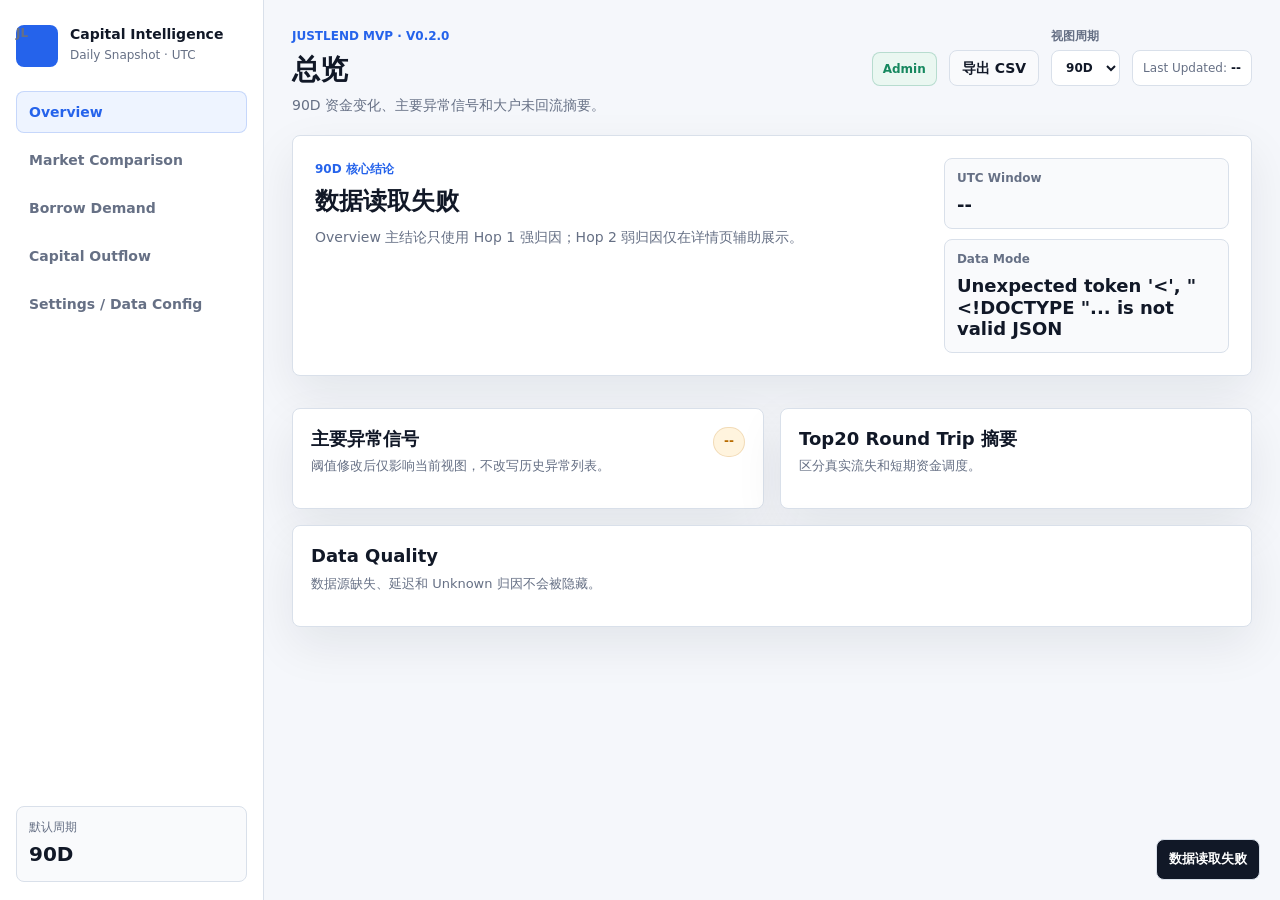
==== iterations/v0.2.0/live-dashboard/index.html @ e1d19495 "Add JustLend capital intelligence dashboard v0.2.0" ====
<!doctype html>
<html lang="zh-CN">
<head>
  <meta charset="utf-8" />
  <meta name="viewport" content="width=device-width, initial-scale=1" />
  <title>JustLend Capital Intelligence Dashboard</title>
  <link rel="stylesheet" href="./styles.css" />
</head>
<body>
  <div class="app-shell">
    <aside class="sidebar" aria-label="主导航">
      <div class="brand">
        <span class="brand-mark">JL</span>
        <div>
          <strong>Capital Intelligence</strong>
          <span>Daily Snapshot · UTC</span>
        </div>
      </div>
      <nav class="nav">
        <button class="nav-item active" data-page="overview" type="button">Overview</button>
        <button class="nav-item" data-page="market" type="button">Market Comparison</button>
        <button class="nav-item" data-page="borrow" type="button">Borrow Demand</button>
        <button class="nav-item" data-page="outflow" type="button">Capital Outflow</button>
        <button class="nav-item" data-page="settings" type="button">Settings / Data Config</button>
      </nav>
      <div class="sidebar-note">
        <span>默认周期</span>
        <strong id="sidebarPeriod">90D</strong>
      </div>
    </aside>

    <main class="content">
      <header class="topbar">
        <div>
          <div class="eyebrow">JUSTLEND MVP · V0.2.0</div>
          <h1 id="pageTitle">总览</h1>
          <p id="pageSubtitle">90D 资金变化、主要异常信号和大户未回流摘要。</p>
        </div>
        <div class="topbar-meta">
          <span class="role-badge admin" id="roleBadge">Admin</span>
          <button class="btn secondary" id="csvExportBtn" type="button">导出 CSV</button>
          <label class="select-label">
            视图周期
            <select id="periodSelect">
              <option value="90d" selected>90D</option>
              <option value="30d">30D</option>
              <option value="7d">7D</option>
            </select>
          </label>
          <span class="last-updated">Last Updated: <strong id="lastUpdated">--</strong></span>
        </div>
      </header>

      <section id="overviewPage" class="page-section active">
        <section class="hero-panel">
          <div>
            <span class="section-kicker" id="overviewKicker">90D 核心结论</span>
            <h2 id="headline">加载中</h2>
            <p>Overview 主结论只使用 Hop 1 强归因；Hop 2 弱归因仅在详情页辅助展示。</p>
          </div>
          <div class="hero-metrics">
            <div><span>UTC Window</span><strong id="windowText">--</strong></div>
            <div><span>Data Mode</span><strong id="dataMode">--</strong></div>
          </div>
        </section>

        <section class="metric-grid" id="overviewKpis"></section>

        <section class="content-grid two">
          <article class="panel">
            <div class="panel-head">
              <div>
                <h2>主要异常信号</h2>
                <p>阈值修改后仅影响当前视图，不改写历史异常列表。</p>
              </div>
              <span class="pill amber" id="signalCount">--</span>
            </div>
            <div id="signalsList" class="signal-list"></div>
          </article>

          <article class="panel">
            <div class="panel-head">
              <div>
                <h2>Top20 Round Trip 摘要</h2>
                <p>区分真实流失和短期资金调度。</p>
              </div>
            </div>
            <div id="roundTripSummary" class="summary-stack"></div>
          </article>
        </section>

        <section class="panel">
          <div class="panel-head">
            <div>
              <h2>Data Quality</h2>
              <p>数据源缺失、延迟和 Unknown 归因不会被隐藏。</p>
            </div>
          </div>
          <div id="dataQuality" class="quality-grid"></div>
        </section>
      </section>

      <section id="marketPage" class="page-section">
        <section class="content-grid two">
          <article class="panel">
            <div class="panel-head">
              <div>
                <h2>JustLend vs 竞品 TVL 中位数</h2>
                <p>一期不做 Market Share，避免跨链体量分母误导。</p>
              </div>
            </div>
            <div id="marketSummary" class="comparison-block"></div>
          </article>
          <article class="panel">
            <div class="panel-head">
              <div>
                <h2>TVL 趋势</h2>
                <p>竞品中位数使用指数化展示，Borrow 中位数缺失时标 TODO。</p>
              </div>
            </div>
            <div id="trendChart" class="trend-chart" aria-label="TVL 趋势图"></div>
          </article>
        </section>
        <section class="panel">
          <div class="panel-head">
            <h2>竞品明细</h2>
            <span class="pill muted">DeFiLlama TVL</span>
          </div>
          <div class="table-wrap">
            <table>
              <thead>
                <tr>
                  <th>协议</th>
                  <th>TVL Change USD</th>
                  <th id="competitorChangeHead">90D TVL Change</th>
                  <th>Borrow</th>
                  <th>Borrow Status</th>
                </tr>
              </thead>
              <tbody id="competitorRows"></tbody>
            </table>
          </div>
        </section>
      </section>

      <section id="borrowPage" class="page-section">
        <section class="panel">
          <div class="panel-head">
            <div>
              <h2>借贷需求分析</h2>
              <p>Borrow 必须同时看 USD 本位和币本位，避免把价格波动误判为需求下降。</p>
            </div>
            <span class="pill muted">USDT / USDD / TRX / sTRX / BTC / ETHB / ETH</span>
          </div>
          <div class="table-wrap">
            <table>
              <thead>
                <tr>
                  <th>资产</th>
                  <th>Supply Change USD</th>
                  <th>Borrow Change USD</th>
                  <th>Borrow Amount Change</th>
                  <th>Borrow USD Change</th>
                  <th>Price Change</th>
                  <th>Utilization</th>
                  <th>Borrow APY</th>
                  <th>Supply APY</th>
                  <th>资产信号</th>
                </tr>
              </thead>
              <tbody id="borrowRows"></tbody>
            </table>
          </div>
        </section>
      </section>

      <section id="outflowPage" class="page-section">
        <section class="outflow-summary" id="outflowSummary"></section>
        <div class="tabs" role="tablist" aria-label="Capital Outflow tabs">
          <button class="tab active" data-tab="current" type="button">Top20 Current</button>
          <button class="tab" data-tab="lost" type="button">Top20 Lost</button>
          <button class="tab" data-tab="roundtrip" type="button">Round Trip Detail</button>
          <button class="tab" data-tab="destinations" type="button">Destination Ranking</button>
          <button class="tab" data-tab="attribution" type="button">Attribution Detail</button>
        </div>
        <section class="panel">
          <div class="panel-head">
            <div>
              <h2 id="outflowTitle">Top20 Current</h2>
              <p id="outflowCopy">排除内部地址后，按当日 supply_usd 排名。</p>
            </div>
          </div>
          <div class="table-wrap">
            <table>
              <thead id="outflowHead"></thead>
              <tbody id="outflowRows"></tbody>
            </table>
          </div>
        </section>
      </section>

      <section id="settingsPage" class="page-section">
        <div class="tabs settings-tabs" role="tablist" aria-label="Settings tabs">
          <button class="tab settings-tab active" data-settings-tab="thresholds" type="button">Thresholds</button>
          <button class="tab settings-tab" data-settings-tab="internal" type="button">Internal Address</button>
          <button class="tab settings-tab" data-settings-tab="assets" type="button">Asset Scope</button>
          <button class="tab settings-tab" data-settings-tab="sources" type="button">Data Sources</button>
          <button class="tab settings-tab" data-settings-tab="attribution" type="button">Attribution Rules</button>
        </div>

        <section class="settings-panel active" data-settings-panel="thresholds">
          <article class="panel">
            <div class="panel-head">
              <div>
                <h2>Thresholds</h2>
                <p>修改后当前视图立即重算；必须填写修改原因。</p>
              </div>
              <span class="pill green" id="thresholdRolePill">Admin</span>
            </div>
            <div class="permission-note" id="permissionNote">当前角色可调整阈值，修改写入 SQLite，并立即影响当前视图。</div>
            <div id="thresholdRows" class="threshold-list"></div>
            <div class="section-subhead">
              <h3>Threshold Change Log</h3>
            </div>
            <div id="thresholdChangeLogRows" class="change-log"></div>
          </article>
        </section>

        <section class="settings-panel" data-settings-panel="sources">
          <article class="panel">
            <div class="panel-head">
              <div>
                <h2>Data Sources</h2>
                <p>生产模式读取 SQLite Daily Snapshot；JSON export 可作为一期生产输入。</p>
              </div>
            </div>
            <div id="dataSourceRows" class="summary-stack"></div>
          </article>
        </section>

        <section class="settings-panel" data-settings-panel="assets">
          <article class="panel">
            <div class="panel-head">
              <div>
                <h2>Asset Scope</h2>
                <p>一期固定分析 USDT / USDD / TRX / sTRX / BTC / ETHB / ETH。</p>
              </div>
              <span class="pill muted">Read Only</span>
            </div>
            <div id="assetScopeRows" class="config-grid"></div>
          </article>
        </section>

        <section class="settings-panel" data-settings-panel="attribution">
          <article class="panel">
            <div class="panel-head">
              <div>
                <h2>Attribution Rules</h2>
                <p>一期最多 2 跳；Overview 只使用 Hop 1 强归因。</p>
              </div>
              <span class="pill muted">Read Only</span>
            </div>
            <div id="attributionRulesRows" class="config-grid"></div>
          </article>
        </section>

        <section class="settings-panel" data-settings-panel="internal">
        <article class="panel">
          <div class="panel-head">
            <div>
              <h2>Internal Address</h2>
              <p>支持单条维护和批量导入；修改原因必填，写入 SQLite 后当前视图生效。</p>
            </div>
            <span class="pill green">SQLite Config</span>
          </div>
          <div class="settings-forms">
            <form id="internalAddressForm" class="config-form">
              <h3>单条新增</h3>
              <label>
                地址
                <input id="internalAddressInput" type="text" placeholder="T..." />
              </label>
              <label>
                标签
                <input id="internalLabelInput" type="text" placeholder="team / treasury / ops / contract" value="internal" />
              </label>
              <label>
                修改原因
                <input id="internalReasonInput" type="text" placeholder="必填" />
              </label>
              <label class="checkbox-line">
                <input id="internalExcludeInput" type="checkbox" checked />
                排除 Top20 / Flow / Alert
              </label>
              <button class="btn primary" type="submit">新增内部地址</button>
            </form>
            <form id="internalImportForm" class="config-form">
              <h3>批量导入</h3>
              <label>
                地址列表
                <textarea id="internalImportText" rows="5" placeholder="每行一个：address,label,reason"></textarea>
              </label>
              <label>
                导入原因
                <input id="internalImportReason" type="text" placeholder="必填" />
              </label>
              <button class="btn secondary" type="submit">批量导入</button>
            </form>
          </div>
          <div class="table-wrap">
            <table>
              <thead>
                <tr>
                  <th>地址</th>
                  <th>标签</th>
                  <th>排除 Top20</th>
                  <th>排除 Flow</th>
                  <th>排除 Alert</th>
                  <th>原因</th>
                  <th>操作</th>
                </tr>
              </thead>
              <tbody id="internalAddressRows"></tbody>
            </table>
          </div>
          <div class="section-subhead">
            <h3>Internal Address Change Log</h3>
          </div>
          <div id="internalAddressLogRows" class="change-log"></div>
        </article>
        </section>
      </section>
    </main>
  </div>

  <div class="toast" id="toast">已更新当前视图</div>
  <script src="./app.js"></script>
</body>
</html>
---- iterations/v0.2.0/live-dashboard/styles.css ----
:root {
  --bg: #f5f7fb;
  --surface: #ffffff;
  --surface-soft: #f9fafc;
  --text: #111827;
  --muted: #667085;
  --border: #d9e0ea;
  --blue: #2563eb;
  --blue-soft: #eef4ff;
  --green: #16885f;
  --green-soft: #eaf7f1;
  --amber: #b86b00;
  --amber-soft: #fff4de;
  --red: #c9374c;
  --red-soft: #fff0f3;
  --shadow: 0 18px 48px rgba(17, 24, 39, 0.08);
  --font-xs: 12px;
  --font-sm: 13px;
  --font-md: 14px;
  --font-lg: 18px;
  --font-xl: 22px;
  --font-2xl: 24px;
  --font-page-title: 28px;
  --font-chart-label: 11px;
  --font-icon: 10px;
  --line-tight: 1.2;
  --line-normal: 1.45;
  --line-relaxed: 1.55;
}

* { box-sizing: border-box; }

body {
  margin: 0;
  color: var(--text);
  background: var(--bg);
  font-family: Inter, ui-sans-serif, system-ui, -apple-system, BlinkMacSystemFont, "Segoe UI", sans-serif;
  font-size: var(--font-md);
  line-height: var(--line-normal);
}

button, input, select, textarea { font: inherit; }
button { cursor: pointer; }
button:disabled,
input:disabled,
textarea:disabled {
  cursor: not-allowed;
  opacity: 0.62;
}
h1, h2, h3, p { margin-top: 0; letter-spacing: 0; }
h1 { margin-bottom: 8px; font-size: var(--font-page-title); line-height: var(--line-tight); }
h2 { margin-bottom: 0; font-size: var(--font-lg); line-height: 1.3; }
p { margin-bottom: 0; color: var(--muted); line-height: var(--line-relaxed); }

.app-shell {
  display: grid;
  grid-template-columns: 264px minmax(0, 1fr);
  min-height: 100vh;
}

.sidebar {
  position: sticky;
  top: 0;
  height: 100vh;
  padding: 22px 16px;
  border-right: 1px solid var(--border);
  background: var(--surface);
}

.brand {
  display: flex;
  align-items: center;
  gap: 12px;
  margin-bottom: 24px;
}

.brand-mark {
  display: inline-flex;
  align-items: center;
  justify-content: center;
  width: 42px;
  height: 42px;
  border-radius: 8px;
  background: var(--blue);
  color: #fff;
  font-weight: 900;
}

.brand strong,
.brand span {
  display: block;
}

.brand span {
  margin-top: 3px;
  color: var(--muted);
  font-size: var(--font-xs);
}

.nav {
  display: grid;
  gap: 6px;
}

.nav-item {
  width: 100%;
  min-height: 42px;
  padding: 0 12px;
  border: 1px solid transparent;
  border-radius: 8px;
  background: transparent;
  color: var(--muted);
  text-align: left;
  font-weight: 800;
}

.nav-item.active {
  background: var(--blue-soft);
  color: var(--blue);
  border-color: rgba(37, 99, 235, 0.2);
}

.sidebar-note {
  position: absolute;
  left: 16px;
  right: 16px;
  bottom: 18px;
  padding: 12px;
  border: 1px solid var(--border);
  border-radius: 8px;
  background: var(--surface-soft);
}

.sidebar-note span,
.sidebar-note strong {
  display: block;
}

.sidebar-note span {
  color: var(--muted);
  font-size: var(--font-xs);
}

.role-badge {
  display: inline-flex;
  align-items: center;
  min-height: 34px;
  padding: 0 10px;
  border: 1px solid var(--border);
  border-radius: 8px;
  background: var(--surface-soft);
  color: var(--muted);
  font-size: var(--font-xs);
  font-weight: 900;
}

.role-badge.admin {
  border-color: rgba(22, 136, 95, 0.24);
  background: var(--green-soft);
  color: var(--green);
}

.role-badge.readonly {
  border-color: var(--border);
  background: var(--surface-soft);
  color: var(--muted);
}

.sidebar-note strong {
  margin-top: 4px;
  font-size: 20px;
}

.content {
  min-width: 0;
  padding: 28px;
}

.topbar {
  display: flex;
  justify-content: space-between;
  align-items: flex-start;
  gap: 18px;
  margin-bottom: 18px;
}

.eyebrow {
  color: var(--blue);
  font-size: var(--font-xs);
  font-weight: 900;
  margin-bottom: 8px;
}

.topbar-meta {
  display: flex;
  align-items: flex-end;
  gap: 12px;
}

.select-label {
  display: grid;
  gap: 5px;
  color: var(--muted);
  font-size: var(--font-xs);
  font-weight: 800;
}

select,
input,
textarea {
  border: 1px solid var(--border);
  border-radius: 8px;
  background: var(--surface);
  color: var(--text);
}

select { min-height: 36px; padding: 0 10px; }
textarea {
  width: 100%;
  min-height: 120px;
  padding: 9px;
  resize: vertical;
}

.btn {
  display: inline-flex;
  align-items: center;
  justify-content: center;
  min-height: 36px;
  padding: 0 12px;
  border: 1px solid var(--border);
  border-radius: 8px;
  background: var(--surface);
  color: var(--text);
  font-weight: 900;
}

.btn.primary {
  border-color: var(--blue);
  background: var(--blue);
  color: #fff;
}

.btn.secondary {
  background: var(--surface-soft);
}

.last-updated {
  display: inline-flex;
  align-items: center;
  gap: 4px;
  min-height: 36px;
  padding: 0 10px;
  border: 1px solid var(--border);
  border-radius: 8px;
  background: var(--surface);
  color: var(--muted);
  font-size: var(--font-xs);
  white-space: nowrap;
}

.last-updated strong {
  color: var(--text);
}

.page-section { display: none; }
.page-section.active { display: grid; gap: 16px; }

.hero-panel,
.panel,
.metric-card {
  border: 1px solid var(--border);
  border-radius: 8px;
  background: var(--surface);
  box-shadow: var(--shadow);
}

.hero-panel {
  display: grid;
  grid-template-columns: minmax(0, 1.5fr) minmax(260px, 0.7fr);
  gap: 18px;
  padding: 22px;
}

.section-kicker {
  display: inline-flex;
  margin-bottom: 8px;
  color: var(--blue);
  font-size: var(--font-xs);
  font-weight: 900;
}

.hero-panel h2 {
  margin-bottom: 10px;
  font-size: var(--font-2xl);
  line-height: 1.3;
}

.hero-metrics {
  display: grid;
  gap: 10px;
}

.hero-metrics div,
.summary-item,
.comparison-item {
  position: relative;
  padding: 12px;
  border: 1px solid var(--border);
  border-radius: 8px;
  background: var(--surface-soft);
}

.comparison-item {
  display: grid;
  grid-template-rows: auto auto minmax(36px, 1fr);
  align-content: start;
  min-height: 132px;
}

.comparison-item strong {
  display: block;
  margin-top: 9px;
  min-height: 26px;
  font-size: var(--font-xl);
  line-height: var(--line-tight);
}

.comparison-item p {
  margin: 8px 0 0;
  font-size: var(--font-sm);
  line-height: var(--line-normal);
}

.hero-metrics > div > span,
.summary-item > span,
.comparison-item > .label-with-tip {
  display: block;
  color: var(--muted);
  font-size: var(--font-xs);
  font-weight: 800;
  line-height: var(--line-tight);
}

.label-with-tip {
  display: inline-flex !important;
  align-items: center;
  gap: 6px;
  width: 100%;
  overflow: visible;
}

.info-tip {
  position: relative;
  display: inline-flex;
  align-items: center;
  justify-content: center;
  flex: 0 0 auto;
  width: 16px;
  height: 16px;
  border: 1px solid var(--border);
  border-radius: 50%;
  background: var(--surface);
  color: var(--muted);
  font-size: var(--font-icon);
  font-weight: 900;
  line-height: 1;
  user-select: none;
}

.info-tip:hover {
  border-color: var(--blue);
  color: var(--blue);
}

.info-tip::after {
  content: attr(data-tip);
  position: absolute;
  z-index: 30;
  top: 22px;
  left: 50%;
  display: none;
  width: min(320px, 70vw);
  padding: 10px 12px;
  border: 1px solid var(--border);
  border-radius: 8px;
  background: var(--surface);
  box-shadow: var(--shadow);
  color: var(--text);
  font-size: var(--font-xs);
  font-weight: 600;
  line-height: 1.5;
  text-align: left;
  transform: translateX(-50%);
  pointer-events: none;
}

.info-tip:hover::after {
  display: block;
}

.hero-metrics strong,
.summary-item strong {
  display: block;
  margin-top: 9px;
  font-size: var(--font-lg);
  line-height: var(--line-tight);
}

.metric-grid {
  display: grid;
  grid-template-columns: repeat(5, minmax(0, 1fr));
  gap: 12px;
}

.metric-card {
  min-width: 0;
  padding: 14px;
}

.metric-card > span {
  display: block;
  color: var(--muted);
  font-size: var(--font-xs);
  font-weight: 800;
  line-height: var(--line-tight);
}

.metric-card strong {
  display: block;
  margin-top: 8px;
  font-size: var(--font-xl);
  line-height: var(--line-tight);
}

.metric-card small {
  display: block;
  margin-top: 6px;
  color: var(--muted);
}

.outflow-summary {
  display: grid;
  grid-template-columns: repeat(7, minmax(0, 1fr));
  gap: 10px;
  margin-bottom: 14px;
}

.summary-tile {
  min-height: 104px;
  padding: 12px;
  border: 1px solid var(--border);
  border-radius: 8px;
  background: var(--surface);
}

.summary-tile > span,
.summary-tile > strong {
  display: block;
}

.summary-tile > span {
  color: var(--muted);
  font-size: var(--font-xs);
  font-weight: 900;
  line-height: var(--line-tight);
}

.summary-tile > strong {
  margin-top: 8px;
  font-size: var(--font-lg);
  line-height: var(--line-tight);
}

.summary-tile p {
  margin: 7px 0 0;
  font-size: var(--font-xs);
  line-height: var(--line-normal);
}

.summary-tile.amber {
  border-color: rgba(184, 107, 0, 0.28);
  background: var(--amber-soft);
}

.summary-tile.red {
  border-color: rgba(201, 55, 76, 0.25);
  background: var(--red-soft);
}

.content-grid {
  display: grid;
  gap: 16px;
}

.content-grid.two {
  grid-template-columns: minmax(0, 1fr) minmax(0, 1fr);
}

.panel {
  min-width: 0;
  padding: 18px;
}

.panel-head {
  display: flex;
  align-items: flex-start;
  justify-content: space-between;
  gap: 12px;
  margin-bottom: 14px;
}

.panel-head p {
  margin: 6px 0 0;
  font-size: var(--font-sm);
}

.pill {
  display: inline-flex;
  align-items: center;
  justify-content: center;
  min-height: 30px;
  padding: 5px 10px;
  border: 1px solid var(--border);
  border-radius: 999px;
  background: var(--surface-soft);
  color: var(--muted);
  font-size: var(--font-xs);
  font-weight: 900;
  white-space: nowrap;
}

.pill.red { color: var(--red); background: var(--red-soft); border-color: rgba(201, 55, 76, 0.18); }
.pill.amber { color: var(--amber); background: var(--amber-soft); border-color: rgba(184, 107, 0, 0.18); }
.pill.green { color: var(--green); background: var(--green-soft); border-color: rgba(22, 136, 95, 0.18); }
.pill.blue { color: var(--blue); background: var(--blue-soft); border-color: rgba(37, 99, 235, 0.18); }

.signal-list,
.summary-stack,
.threshold-list {
  display: grid;
  gap: 10px;
}

.signal-card {
  padding: 12px;
  border: 1px solid var(--border);
  border-left: 4px solid var(--amber);
  border-radius: 8px;
  background: var(--surface-soft);
}

.signal-card.high { border-left-color: var(--red); }
.signal-card.medium { border-left-color: var(--amber); }
.signal-card.info { border-left-color: var(--blue); }

.signal-card h3 {
  margin: 0 0 8px;
  font-size: 15px;
  line-height: 1.3;
}

.signal-card dl {
  display: grid;
  grid-template-columns: 72px minmax(0, 1fr);
  gap: 4px 10px;
  margin: 0;
  font-size: var(--font-sm);
  line-height: var(--line-normal);
}

.signal-card dt {
  color: var(--muted);
  font-weight: 800;
}

.signal-card dd {
  margin: 0;
}

.quality-grid {
  display: grid;
  grid-template-columns: repeat(5, minmax(0, 1fr));
  gap: 10px;
}

.quality-card {
  min-width: 0;
  padding: 12px;
  border: 1px solid var(--border);
  border-radius: 8px;
  background: var(--surface-soft);
}

.quality-card strong {
  display: block;
  margin-bottom: 6px;
}

.quality-card p {
  margin-bottom: 0;
  font-size: var(--font-xs);
}

.comparison-block {
  display: grid;
  grid-template-columns: repeat(3, minmax(0, 1fr));
  gap: 10px;
}

.trend-chart {
  min-height: 220px;
  padding-top: 12px;
}

.chart-legend {
  display: flex;
  flex-wrap: wrap;
  align-items: center;
  gap: 14px;
  margin-bottom: 10px;
  color: var(--muted);
  font-size: var(--font-xs);
  font-weight: 800;
}

.chart-legend span {
  display: inline-flex;
  align-items: center;
  gap: 6px;
}

.legend-dot {
  display: inline-block;
  width: 10px;
  height: 10px;
  border-radius: 50%;
}

.legend-dot.justlend { background: var(--blue); }
.legend-dot.median { background: #8da2bf; }

.trend-bars {
  display: grid;
  align-items: end;
  grid-template-columns: repeat(7, minmax(0, 1fr));
  gap: 8px;
}

.trend-bar {
  display: grid;
  align-items: end;
  gap: 4px;
  min-width: 0;
}

.bar-pair {
  display: grid;
  grid-template-columns: 1fr 1fr;
  align-items: end;
  gap: 4px;
  height: 170px;
}

.bar {
  min-height: 6px;
  border-radius: 5px 5px 0 0;
}

.bar.justlend { background: var(--blue); }
.bar.median { background: #8da2bf; }

.trend-label {
  color: var(--muted);
  font-size: var(--font-chart-label);
  text-align: center;
}

.table-wrap {
  overflow-x: auto;
  border: 1px solid var(--border);
  border-radius: 8px;
}

table {
  width: 100%;
  border-collapse: collapse;
  min-width: 760px;
  table-layout: fixed;
}

th,
td {
  height: 44px;
  padding: 8px 12px;
  border-bottom: 1px solid var(--border);
  text-align: left;
  vertical-align: middle;
  font-size: var(--font-sm);
  line-height: var(--line-tight);
}

th {
  color: var(--muted);
  background: var(--surface-soft);
  font-size: var(--font-xs);
  font-weight: 900;
}

tr:last-child td { border-bottom: 0; }

.cell-ellipsis {
  display: block;
  width: 100%;
  overflow: hidden;
  text-overflow: ellipsis;
  white-space: nowrap;
}

td .pill {
  max-width: 100%;
  min-height: 24px;
  padding: 3px 8px;
  overflow: hidden;
  text-overflow: ellipsis;
  vertical-align: middle;
}

table[data-outflow-table="lost"] th:nth-child(1),
table[data-outflow-table="lost"] td:nth-child(1) { width: 54px; }
table[data-outflow-table="lost"] th:nth-child(2),
table[data-outflow-table="lost"] td:nth-child(2) { width: 178px; }
table[data-outflow-table="lost"] th:nth-child(8),
table[data-outflow-table="lost"] td:nth-child(8) { width: 260px; }

table[data-outflow-table="roundtrip"] th:nth-child(4),
table[data-outflow-table="roundtrip"] td:nth-child(4),
table[data-outflow-table="roundtrip"] th:nth-child(5),
table[data-outflow-table="roundtrip"] td:nth-child(5),
table[data-outflow-table="attribution"] th:nth-child(4),
table[data-outflow-table="attribution"] td:nth-child(4) {
  width: 260px;
}

.address {
  font-family: ui-monospace, SFMono-Regular, Menlo, Monaco, Consolas, monospace;
}

.tabs {
  display: inline-flex;
  flex-wrap: wrap;
  gap: 5px;
  padding: 5px;
  border: 1px solid var(--border);
  border-radius: 8px;
  background: var(--surface);
}

.tab {
  min-height: 34px;
  padding: 0 12px;
  border: 1px solid transparent;
  border-radius: 7px;
  background: transparent;
  color: var(--muted);
  font-weight: 900;
}

.tab.active {
  background: var(--blue-soft);
  color: var(--blue);
  border-color: rgba(37, 99, 235, 0.18);
}

.settings-tabs {
  margin-bottom: 14px;
}

.settings-panel {
  display: none;
}

.settings-panel.active {
  display: block;
}

.threshold-row {
  display: grid;
  grid-template-columns: minmax(0, 1fr) 110px 110px;
  gap: 10px;
  align-items: end;
  padding: 12px;
  border: 1px solid var(--border);
  border-radius: 8px;
  background: var(--surface-soft);
}

.permission-note {
  margin-bottom: 12px;
  padding: 10px 12px;
  border: 1px solid var(--border);
  border-radius: 8px;
  background: var(--surface-soft);
  color: var(--muted);
  font-size: var(--font-xs);
  font-weight: 800;
}

.config-grid {
  display: grid;
  grid-template-columns: repeat(3, minmax(0, 1fr));
  gap: 10px;
}

.config-card {
  padding: 12px;
  border: 1px solid var(--border);
  border-radius: 8px;
  background: var(--surface-soft);
}

.config-card > span,
.config-card > strong {
  display: block;
}

.config-card > span {
  color: var(--muted);
  font-size: var(--font-xs);
  font-weight: 800;
  text-transform: uppercase;
}

.config-card > strong {
  margin-top: 6px;
  font-size: var(--font-lg);
  line-height: var(--line-tight);
}

.config-card p {
  margin: 8px 0 0;
  font-size: var(--font-xs);
  line-height: var(--line-normal);
}

.threshold-row label {
  display: grid;
  gap: 5px;
  color: var(--muted);
  font-size: var(--font-xs);
  font-weight: 800;
}

.threshold-row input {
  min-height: 36px;
  padding: 0 9px;
}

.settings-forms {
  display: grid;
  grid-template-columns: minmax(0, 1fr) minmax(0, 1fr);
  gap: 12px;
  margin-bottom: 14px;
}

.config-form {
  display: grid;
  gap: 10px;
  padding: 12px;
  border: 1px solid var(--border);
  border-radius: 8px;
  background: var(--surface-soft);
}

.config-form h3 {
  margin: 0;
  font-size: var(--font-md);
  line-height: 1.3;
}

.config-form label {
  display: grid;
  gap: 5px;
  color: var(--muted);
  font-size: var(--font-xs);
  font-weight: 800;
}

.config-form input[type="text"] {
  min-height: 36px;
  padding: 0 9px;
}

.checkbox-line {
  display: flex !important;
  grid-template-columns: none;
  align-items: center;
  gap: 8px !important;
  color: var(--text) !important;
}

.inline-edit {
  display: grid;
  gap: 6px;
}

.inline-edit input[type="text"] {
  min-height: 32px;
  padding: 0 8px;
}

.inline-edit .checkbox-line {
  font-size: var(--font-xs);
}

.section-subhead {
  margin: 16px 0 8px;
}

.section-subhead h3 {
  margin: 0;
}

.change-log {
  display: grid;
  gap: 8px;
}

.change-log-item {
  display: grid;
  grid-template-columns: 120px minmax(0, 1fr) 180px;
  gap: 10px;
  padding: 10px;
  border: 1px solid var(--border);
  border-radius: 8px;
  background: var(--surface-soft);
  font-size: var(--font-xs);
  line-height: var(--line-normal);
}

.change-log-item strong,
.change-log-item span {
  display: block;
}

.change-log-item span {
  color: var(--muted);
}

.threshold-title > strong,
.threshold-title > span {
  display: block;
}

.threshold-title > span {
  margin-top: 4px;
  color: var(--muted);
  font-size: var(--font-xs);
}

.toast {
  position: fixed;
  right: 20px;
  bottom: 20px;
  transform: translateY(12px);
  opacity: 0;
  pointer-events: none;
  padding: 10px 12px;
  border: 1px solid var(--border);
  border-radius: 8px;
  background: var(--text);
  color: #fff;
  font-size: var(--font-sm);
  font-weight: 800;
  transition: opacity 0.18s ease, transform 0.18s ease;
}

.toast.show {
  opacity: 1;
  transform: translateY(0);
}

.negative {
  color: var(--red);
  font-size: inherit;
  line-height: inherit;
}

.positive {
  color: var(--green);
  font-size: inherit;
  line-height: inherit;
}
.muted-text { color: var(--muted); }

@media (max-width: 1100px) {
  .app-shell { grid-template-columns: 1fr; }
  .sidebar {
    position: static;
    height: auto;
    border-right: 0;
    border-bottom: 1px solid var(--border);
  }
  .sidebar-note { position: static; margin-top: 16px; }
  .nav { grid-template-columns: repeat(2, minmax(0, 1fr)); }
  .hero-panel,
  .content-grid.two,
  .comparison-block,
  .outflow-summary { grid-template-columns: 1fr; }
  .metric-grid,
  .quality-grid { grid-template-columns: repeat(2, minmax(0, 1fr)); }
}

@media (max-width: 720px) {
  .content { padding: 18px; }
  .topbar,
  .topbar-meta { flex-direction: column; align-items: stretch; }
  .metric-grid,
  .quality-grid { grid-template-columns: 1fr; }
  .nav { grid-template-columns: 1fr; }
  .threshold-row { grid-template-columns: 1fr; }
  .config-grid { grid-template-columns: 1fr; }
  .settings-forms,
  .change-log-item { grid-template-columns: 1fr; }
}
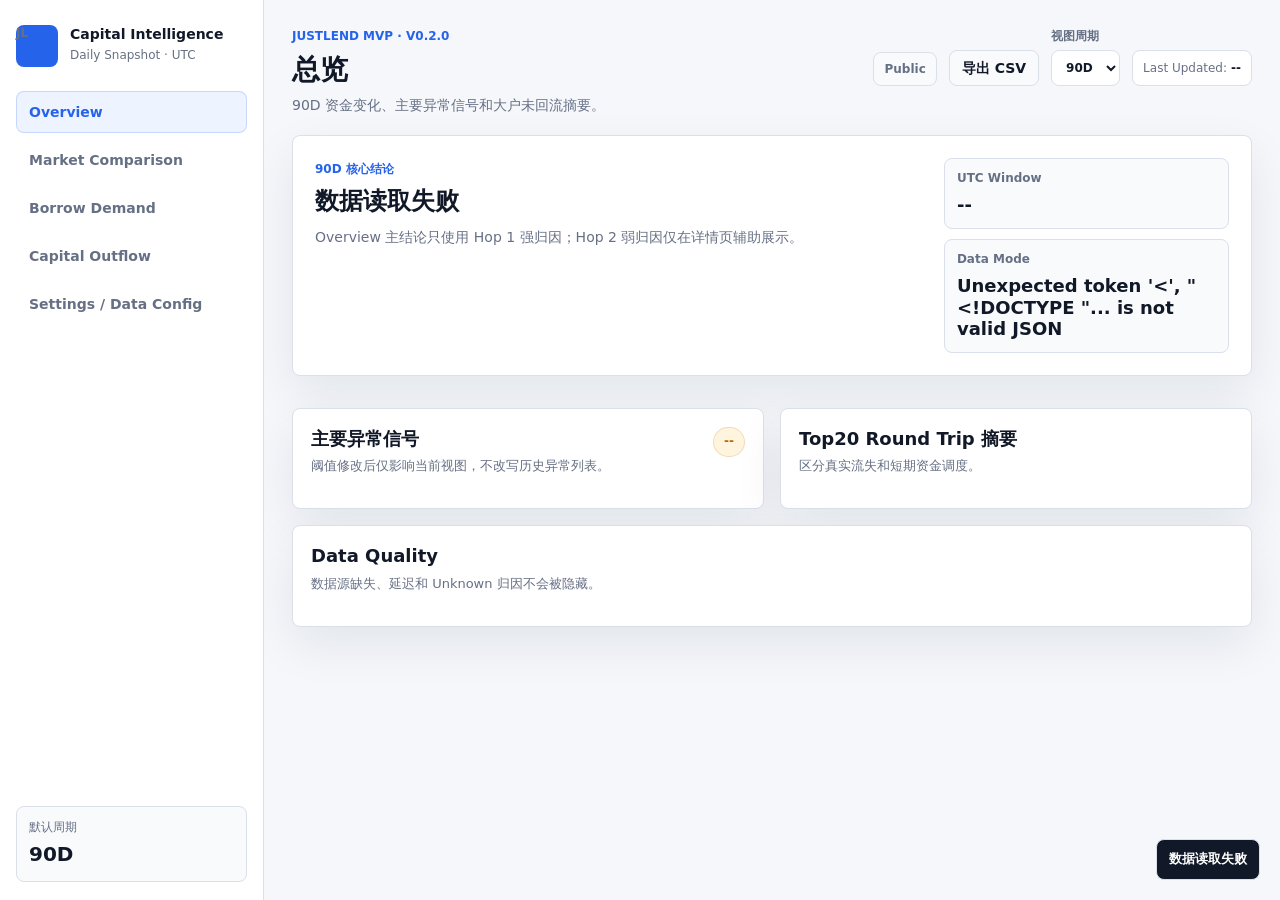
==== commit 5b72b6a7: "Add admin login for dashboard settings" ====
--- a/iterations/v0.2.0/live-dashboard/index.html
+++ b/iterations/v0.2.0/live-dashboard/index.html
@@ -37,7 +37,7 @@
           <p id="pageSubtitle">90D 资金变化、主要异常信号和大户未回流摘要。</p>
         </div>
         <div class="topbar-meta">
-          <span class="role-badge admin" id="roleBadge">Admin</span>
+          <span class="role-badge readonly" id="roleBadge">Public</span>
           <button class="btn secondary" id="csvExportBtn" type="button">导出 CSV</button>
           <label class="select-label">
             视图周期
@@ -333,6 +333,29 @@
     </main>
   </div>
 
+  <div class="auth-modal" id="authModal" hidden>
+    <form class="auth-card" id="authForm">
+      <div>
+        <span class="section-kicker">Admin Login</span>
+        <h2>进入数据与口径配置</h2>
+        <p>公开看板无需登录；修改阈值和内部地址前需要 admin 密码。</p>
+      </div>
+      <label>
+        账号
+        <input id="authUsername" type="text" autocomplete="username" value="admin" />
+      </label>
+      <label>
+        密码
+        <input id="authPassword" type="password" autocomplete="current-password" />
+      </label>
+      <div class="auth-actions">
+        <button class="btn secondary" id="authCancelBtn" type="button">取消</button>
+        <button class="btn primary" type="submit">登录</button>
+      </div>
+      <p class="auth-error" id="authError"></p>
+    </form>
+  </div>
+
   <div class="toast" id="toast">已更新当前视图</div>
   <script src="./app.js"></script>
 </body>
--- a/iterations/v0.2.0/live-dashboard/styles.css
+++ b/iterations/v0.2.0/live-dashboard/styles.css
@@ -166,6 +166,69 @@
   color: var(--muted);
 }
 
+.auth-modal {
+  position: fixed;
+  inset: 0;
+  z-index: 30;
+  display: grid;
+  place-items: center;
+  padding: 20px;
+  background: rgba(15, 23, 42, 0.34);
+}
+
+.auth-modal[hidden] {
+  display: none;
+}
+
+.auth-card {
+  display: grid;
+  gap: 14px;
+  width: min(420px, 100%);
+  padding: 20px;
+  border: 1px solid var(--border);
+  border-radius: 8px;
+  background: var(--surface);
+  box-shadow: var(--shadow);
+}
+
+.auth-card h2 {
+  margin: 4px 0 6px;
+  font-size: 20px;
+  line-height: var(--line-tight);
+}
+
+.auth-card p {
+  margin: 0;
+  color: var(--muted);
+  font-size: var(--font-sm);
+  line-height: var(--line-normal);
+}
+
+.auth-card label {
+  display: grid;
+  gap: 6px;
+  color: var(--muted);
+  font-size: var(--font-xs);
+  font-weight: 800;
+}
+
+.auth-card input {
+  min-height: 38px;
+  padding: 0 10px;
+}
+
+.auth-actions {
+  display: flex;
+  justify-content: flex-end;
+  gap: 8px;
+}
+
+.auth-error {
+  min-height: 18px;
+  color: var(--red);
+  font-weight: 800;
+}
+
 .sidebar-note strong {
   margin-top: 4px;
   font-size: 20px;
@@ -786,9 +849,10 @@
 
 .threshold-row {
   display: grid;
-  grid-template-columns: minmax(0, 1fr) 110px 110px;
+  grid-template-columns: minmax(220px, 1fr) minmax(96px, 120px) minmax(160px, 220px);
   gap: 10px;
   align-items: end;
+  min-width: 0;
   padding: 12px;
   border: 1px solid var(--border);
   border-radius: 8px;
@@ -846,12 +910,15 @@
 .threshold-row label {
   display: grid;
   gap: 5px;
+  min-width: 0;
   color: var(--muted);
   font-size: var(--font-xs);
   font-weight: 800;
 }
 
 .threshold-row input {
+  width: 100%;
+  min-width: 0;
   min-height: 36px;
   padding: 0 9px;
 }
@@ -950,6 +1017,9 @@
 .threshold-title > strong,
 .threshold-title > span {
   display: block;
+  overflow: hidden;
+  text-overflow: ellipsis;
+  white-space: nowrap;
 }
 
 .threshold-title > span {
@@ -1009,6 +1079,7 @@
   .outflow-summary { grid-template-columns: 1fr; }
   .metric-grid,
   .quality-grid { grid-template-columns: repeat(2, minmax(0, 1fr)); }
+  .threshold-row { grid-template-columns: minmax(180px, 1fr) minmax(90px, 112px) minmax(140px, 190px); }
 }
 
 @media (max-width: 720px) {
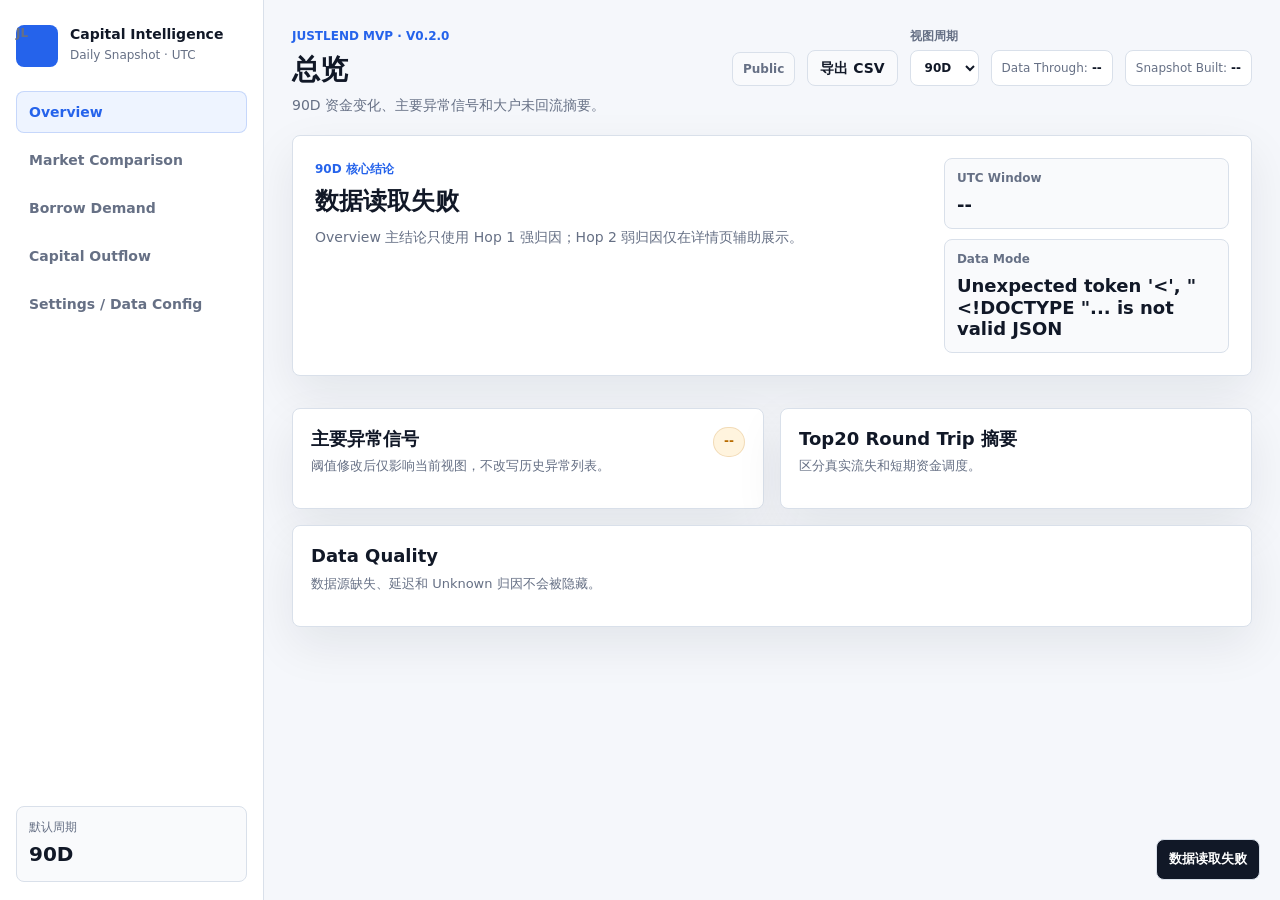
==== commit d5997c81: "Add daily CSV auto refresh" ====
--- a/iterations/v0.2.0/live-dashboard/index.html
+++ b/iterations/v0.2.0/live-dashboard/index.html
@@ -47,7 +47,8 @@
               <option value="7d">7D</option>
             </select>
           </label>
-          <span class="last-updated">Last Updated: <strong id="lastUpdated">--</strong></span>
+          <span class="last-updated">Data Through: <strong id="dataThrough">--</strong></span>
+          <span class="last-updated">Snapshot Built: <strong id="snapshotBuilt">--</strong></span>
         </div>
       </header>
 
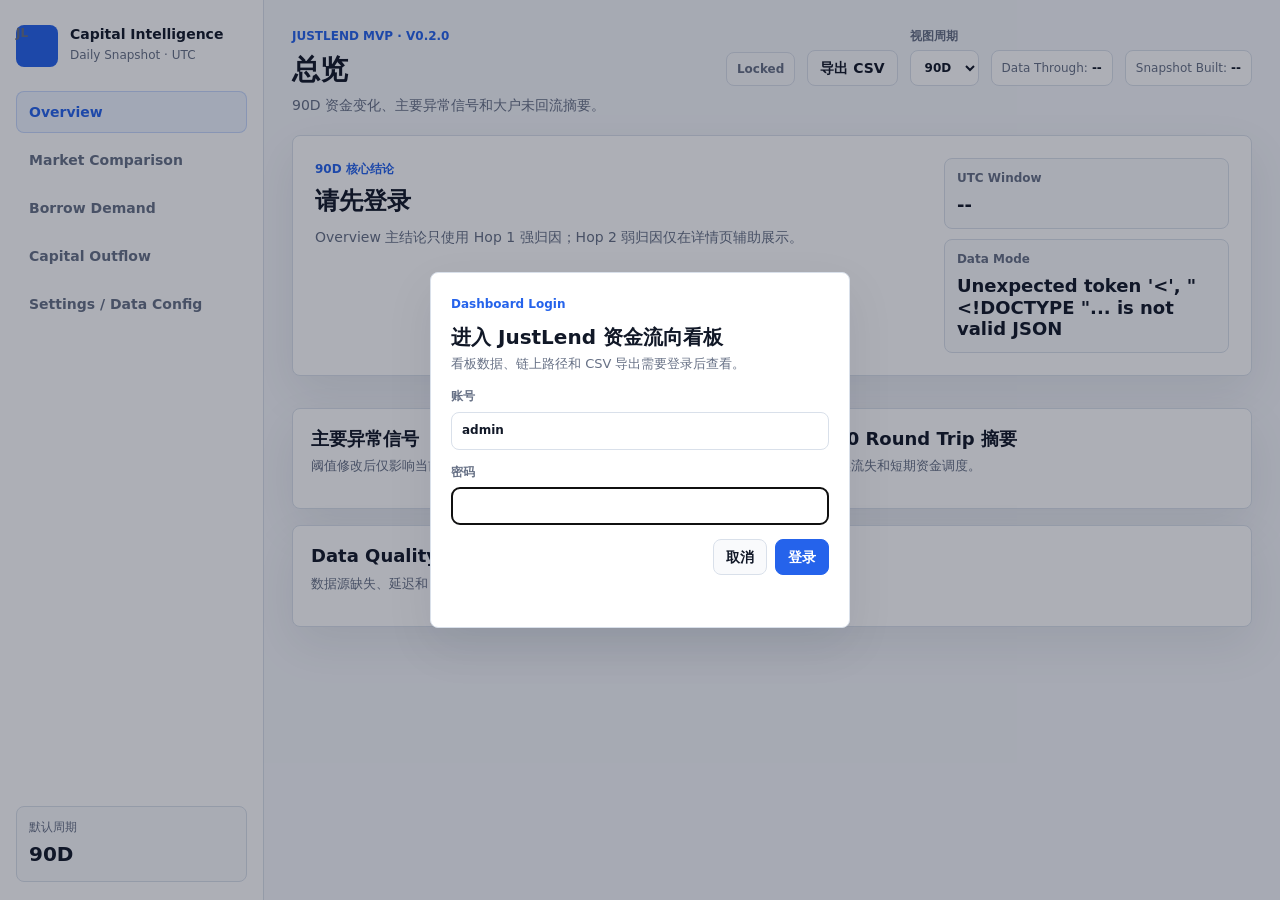
==== commit 9dbfa51d: "Require login for JustLend dashboard data" ====
--- a/iterations/v0.2.0/live-dashboard/index.html
+++ b/iterations/v0.2.0/live-dashboard/index.html
@@ -37,7 +37,7 @@
           <p id="pageSubtitle">90D 资金变化、主要异常信号和大户未回流摘要。</p>
         </div>
         <div class="topbar-meta">
-          <span class="role-badge readonly" id="roleBadge">Public</span>
+          <span class="role-badge readonly" id="roleBadge">Locked</span>
           <button class="btn secondary" id="csvExportBtn" type="button">导出 CSV</button>
           <label class="select-label">
             视图周期
@@ -182,7 +182,8 @@
           <button class="tab" data-tab="lost" type="button">Top20 Lost</button>
           <button class="tab" data-tab="roundtrip" type="button">Round Trip Detail</button>
           <button class="tab" data-tab="destinations" type="button">Destination Ranking</button>
-          <button class="tab" data-tab="attribution" type="button">Attribution Detail</button>
+          <button class="tab" data-tab="attribution" type="button">一跳归因</button>
+          <button class="tab" data-tab="hop2" type="button">二跳分析</button>
         </div>
         <section class="panel">
           <div class="panel-head">
@@ -216,7 +217,7 @@
                 <h2>Thresholds</h2>
                 <p>修改后当前视图立即重算；必须填写修改原因。</p>
               </div>
-              <span class="pill green" id="thresholdRolePill">Admin</span>
+              <span class="pill green" id="thresholdRolePill">Signed in</span>
             </div>
             <div class="permission-note" id="permissionNote">当前角色可调整阈值，修改写入 SQLite，并立即影响当前视图。</div>
             <div id="thresholdRows" class="threshold-list"></div>
@@ -337,9 +338,9 @@
   <div class="auth-modal" id="authModal" hidden>
     <form class="auth-card" id="authForm">
       <div>
-        <span class="section-kicker">Admin Login</span>
-        <h2>进入数据与口径配置</h2>
-        <p>公开看板无需登录；修改阈值和内部地址前需要 admin 密码。</p>
+        <span class="section-kicker">Dashboard Login</span>
+        <h2>进入 JustLend 资金流向看板</h2>
+        <p>看板数据、链上路径和 CSV 导出需要登录后查看。</p>
       </div>
       <label>
         账号
